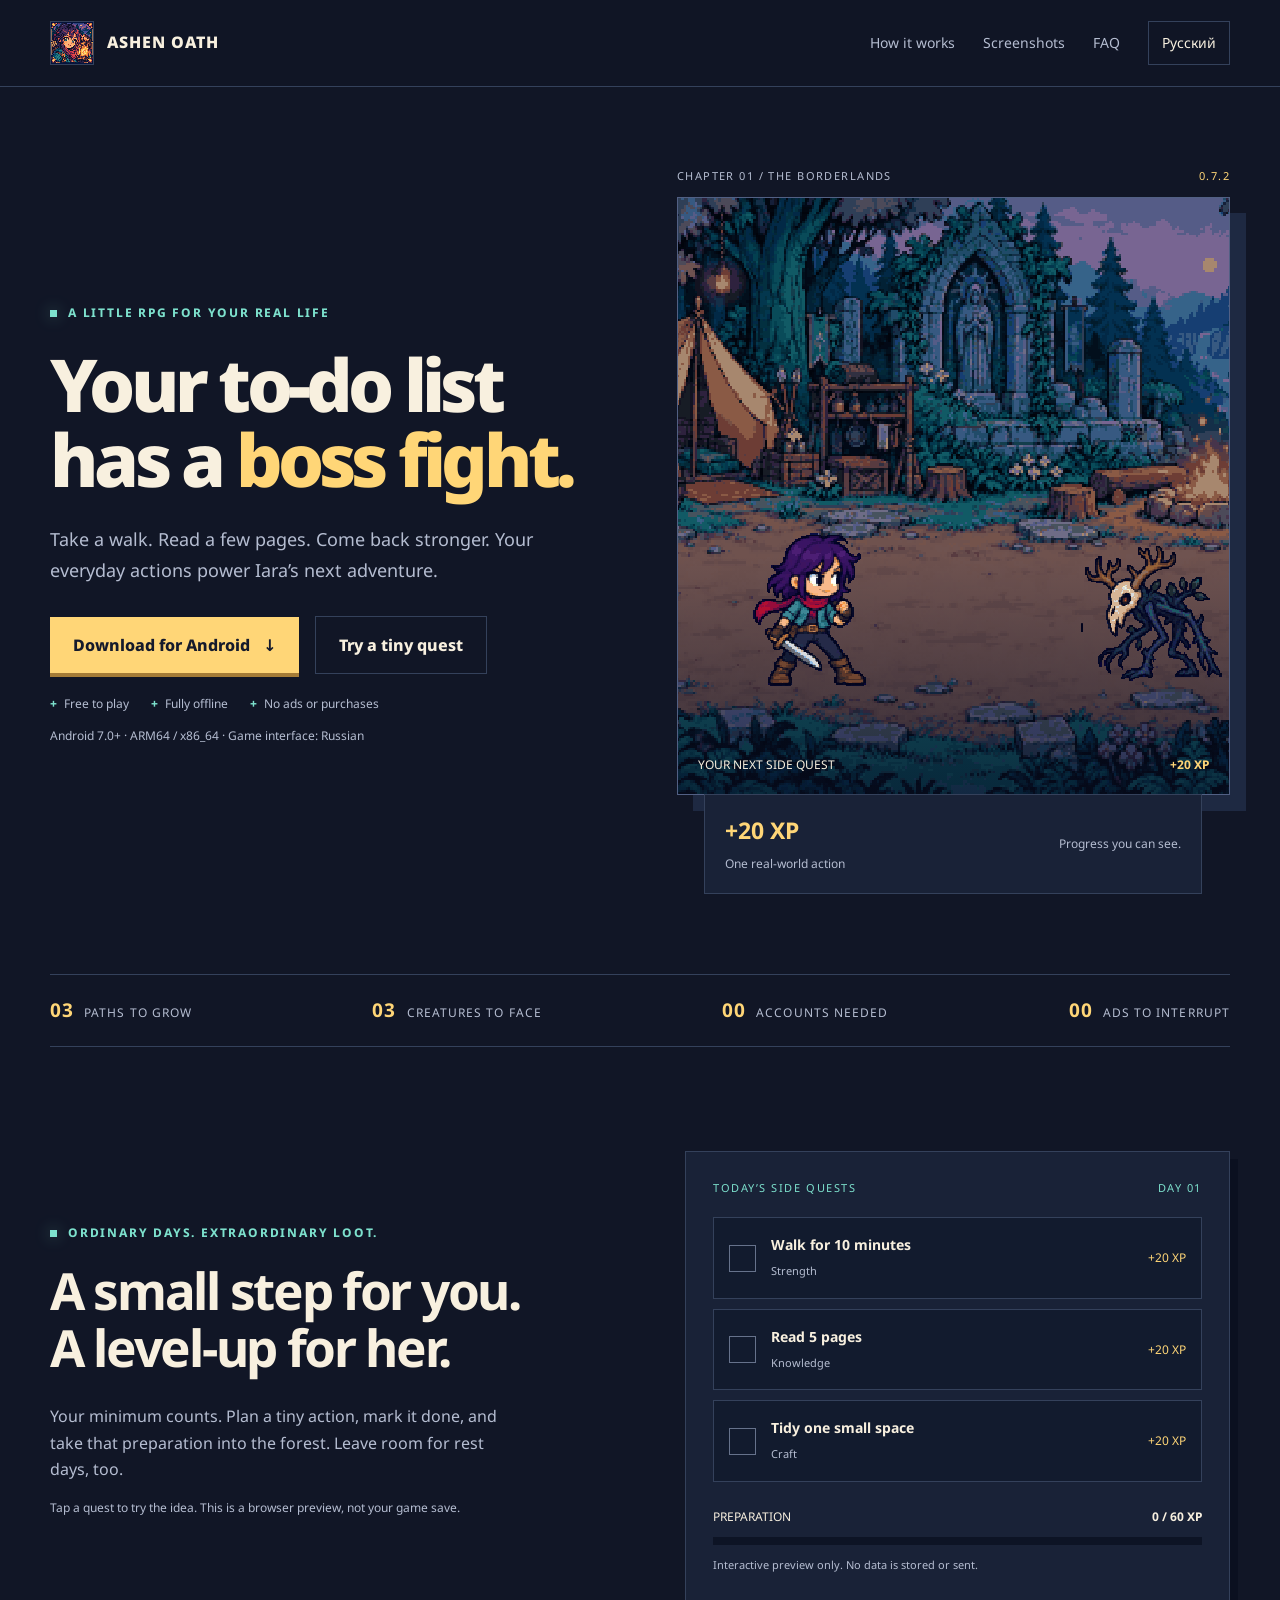
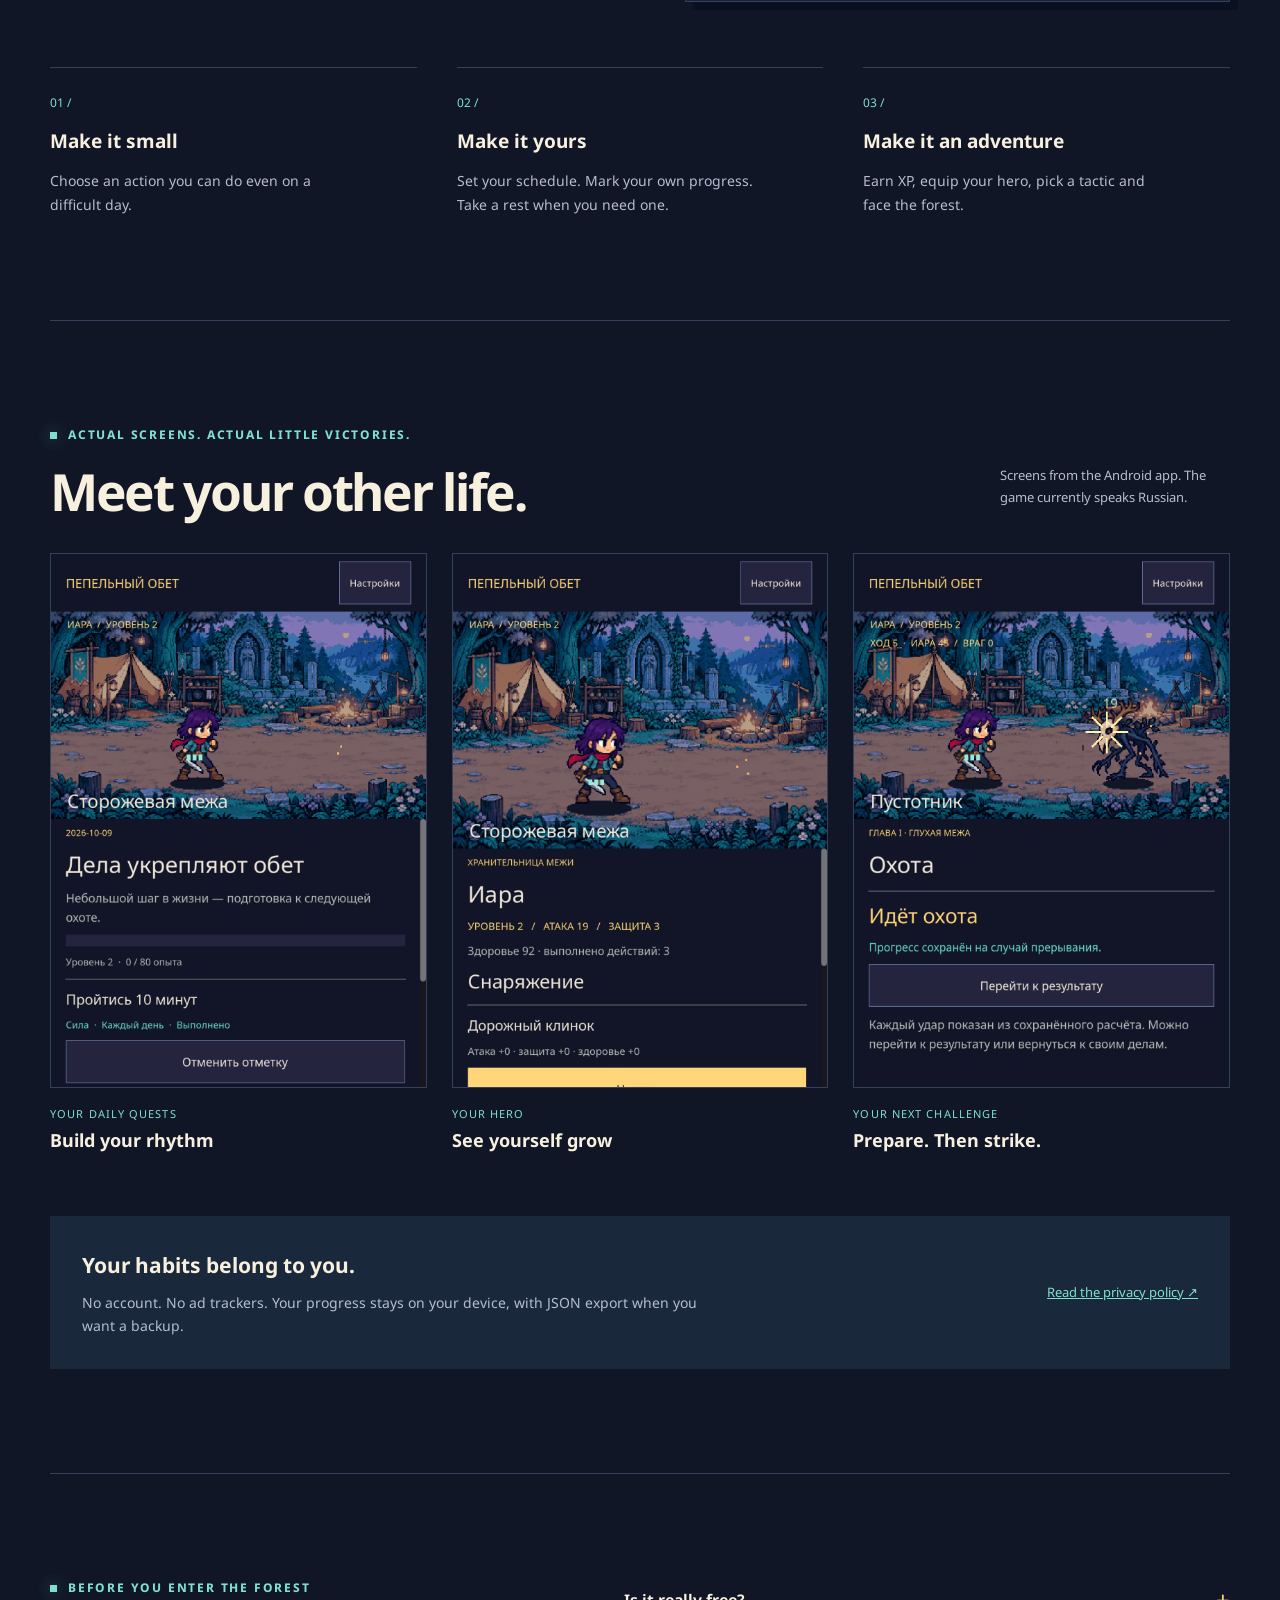
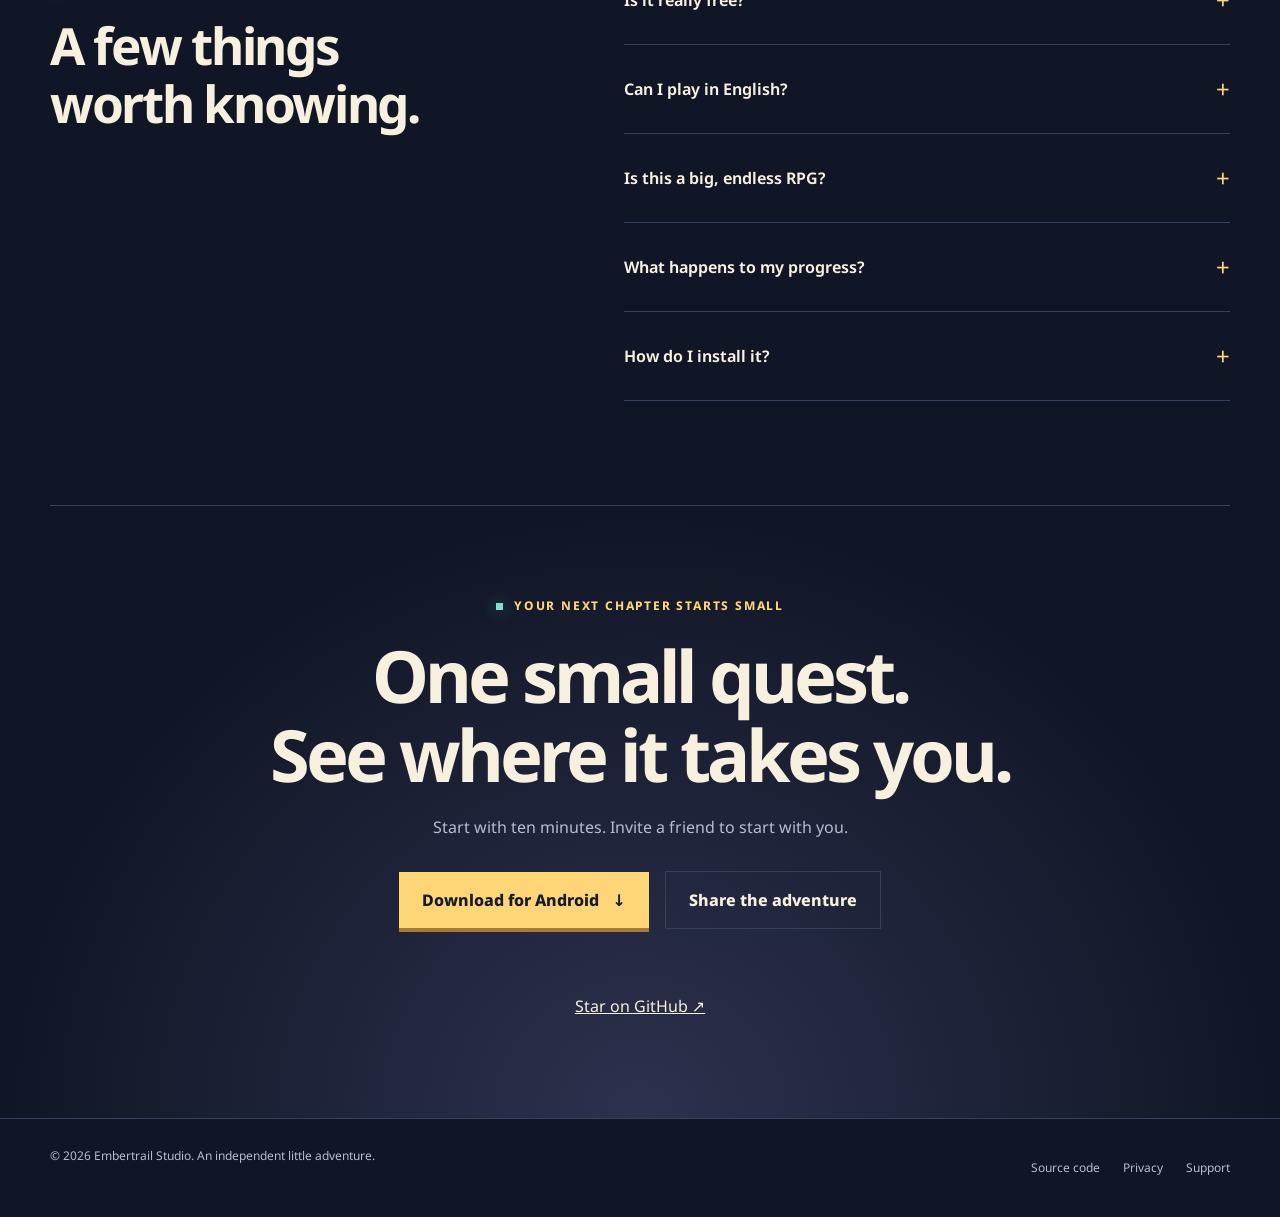
==== docs/index.html @ c3248c34 "Create bilingual game landing and refresh GitHub presentation" ====
<!doctype html>
<html lang="en">
<head>
<meta charset="utf-8"><meta name="viewport" content="width=device-width,initial-scale=1"><meta name="theme-color" content="#111626">
<title>Ashen Oath — Your to-do list has a boss fight.</title>
<meta name="description" content="Turn real-world habits into pixel-world victories. A free offline habit RPG for Android. No ads or purchases. Game interface in Russian.">
<link rel="canonical" href="https://edrystarz.github.io/ashen-oath/">
<link rel="alternate" hreflang="en" href="https://edrystarz.github.io/ashen-oath/"><link rel="alternate" hreflang="ru" href="https://edrystarz.github.io/ashen-oath/ru/">
<meta property="og:type" content="website"><meta property="og:title" content="Ashen Oath — Your to-do list has a boss fight."><meta property="og:description" content="Small real-world steps. Pixel-world victories. A free offline Android RPG."><meta property="og:url" content="https://edrystarz.github.io/ashen-oath/"><meta property="og:image" content="https://edrystarz.github.io/ashen-oath/site-assets/social-card.png"><meta name="twitter:card" content="summary_large_image">
<link rel="icon" href="site-assets/icon.png"><link rel="stylesheet" href="site.css"><script src="site.js" defer></script>
</head>
<body id="top" data-copied="Link copied. Send it to your party." data-share-fallback="Copy this address to share:">
<a class="skip" href="#main">Skip to content</a>
<header><nav class="wrap" aria-label="Main navigation"><a class="brand" href="#top"><img src="site-assets/icon.png" width="44" height="44" alt=""><span>ASHEN OATH</span></a><div class="nav-links"><a href="#quest">How it works</a><a href="#screens">Screenshots</a><a href="#faq">FAQ</a><a class="lang" href="ru/" lang="ru">Русский</a></div></nav></header>
<main id="main"><div class="wrap">
<section class="hero"><div><div class="eyebrow">A LITTLE RPG FOR YOUR REAL LIFE</div><h1>Your to-do list<br>has a <span>boss fight.</span></h1><p class="intro">Take a walk. Read a few pages. Come back stronger. Your everyday actions power Iara’s next adventure.</p><div class="actions"><a class="button download" href="https://github.com/EdryStarz/ashen-oath/releases/download/v0.7.2/ashen-oath-0.7.2-release.apk">Download for Android <span aria-hidden="true">↓</span></a><a class="button secondary" href="#quest">Try a tiny quest</a></div><div class="facts"><span>Free to play</span><span>Fully offline</span><span>No ads or purchases</span></div><p class="small">Android 7.0+ · ARM64 / x86_64 · Game interface: Russian</p></div><div class="world" role="img" aria-label="Iara faces a forest creature in the pixel camp"><div class="world-label"><span>CHAPTER 01 / THE BORDERLANDS</span><span>0.7.2</span></div><div class="stage"><div class="sprite iara"></div><div class="sprite husk"></div><div class="stage-tag"><span>YOUR NEXT SIDE QUEST</span><b>+20 XP</b></div></div><div class="world-note"><div><strong>+20 XP</strong><br><span>One real-world action</span></div><span>Progress you can see.</span></div></div></section>
<div class="ribbon"><span><b>03</b>Paths to grow</span><span><b>03</b>Creatures to face</span><span><b>00</b>Accounts needed</span><span><b>00</b>Ads to interrupt</span></div>
<section class="section" id="quest"><div class="quest-layout"><div class="quest-copy"><div class="eyebrow">ORDINARY DAYS. EXTRAORDINARY LOOT.</div><h2>A small step for you.<br>A level-up for her.</h2><p>Your minimum counts. Plan a tiny action, mark it done, and take that preparation into the forest. Leave room for rest days, too.</p><p class="small">Tap a quest to try the idea. This is a browser preview, not your game save.</p></div><div class="quest-box"><div class="quest-top"><span>TODAY’S SIDE QUESTS</span><span>DAY 01</span></div>
<button type="button" class="quest" aria-pressed="false"><span class="quest-mark" aria-hidden="true">✓</span><span><strong>Walk for 10 minutes</strong><em>Strength</em></span><span class="xp">+20 XP</span></button>
<button type="button" class="quest" aria-pressed="false"><span class="quest-mark" aria-hidden="true">✓</span><span><strong>Read 5 pages</strong><em>Knowledge</em></span><span class="xp">+20 XP</span></button>
<button type="button" class="quest" aria-pressed="false"><span class="quest-mark" aria-hidden="true">✓</span><span><strong>Tidy one small space</strong><em>Craft</em></span><span class="xp">+20 XP</span></button>
<div class="progress-top"><span>PREPARATION</span><strong id="xp-value" aria-live="polite">0 / 60 XP</strong></div><div class="xp-bar" role="progressbar" aria-label="Preparation" aria-valuemin="0" aria-valuemax="60" aria-valuenow="0"><div class="xp-fill"></div></div><p class="demo-note">Interactive preview only. No data is stored or sent.</p></div></div>
<div class="steps"><div><span class="step-number">01 /</span><h3>Make it small</h3><p>Choose an action you can do even on a difficult day.</p></div><div><span class="step-number">02 /</span><h3>Make it yours</h3><p>Set your schedule. Mark your own progress. Take a rest when you need one.</p></div><div><span class="step-number">03 /</span><h3>Make it an adventure</h3><p>Earn XP, equip your hero, pick a tactic and face the forest.</p></div></div></section>
<section class="section" id="screens"><div class="gallery-head"><div><div class="eyebrow">ACTUAL SCREENS. ACTUAL LITTLE VICTORIES.</div><h2>Meet your other life.</h2></div><p>Screens from the Android app. The game currently speaks Russian.</p></div><div class="screens">
<button class="screen" data-image="site-assets/screen-habits.png" aria-label="Daily quests"><figure><img src="site-assets/screen-habits.png" width="1080" height="1920" loading="lazy" alt="Habit planner in the Android game"></figure><small>YOUR DAILY QUESTS</small><b>Build your rhythm</b></button>
<button class="screen" data-image="site-assets/screen-hero.png" aria-label="Your hero"><figure><img src="site-assets/screen-hero.png" width="1080" height="1920" loading="lazy" alt="Iara and her equipment in the Android game"></figure><small>YOUR HERO</small><b>See yourself grow</b></button>
<button class="screen" data-image="site-assets/screen-battle.png" aria-label="Battle"><figure><img src="site-assets/screen-battle.png" width="1080" height="1920" loading="lazy" alt="A forest battle in the Android game"></figure><small>YOUR NEXT CHALLENGE</small><b>Prepare. Then strike.</b></button></div>
<div class="privacy-strip"><div><h3>Your habits belong to you.</h3><p>No account. No ad trackers. Your progress stays on your device, with JSON export when you want a backup.</p></div><a href="rustore/privacy-policy.html">Read the privacy policy ↗</a></div></section>
<section class="section faq-grid" id="faq"><div><div class="eyebrow">BEFORE YOU ENTER THE FOREST</div><h2>A few things<br>worth knowing.</h2></div><div>
<details><summary>Is it really free?</summary><p>Yes. This build has no ads, subscriptions or in-app purchases.</p></details>
<details><summary>Can I play in English?</summary><p>This website is bilingual. The current Android game interface is Russian. An English game translation is not included in version 0.7.2.</p></details>
<details><summary>Is this a big, endless RPG?</summary><p>It is a small first chapter: three creatures, progression, equipment and a habit planner. No multiplayer, cloud sync or reminders yet.</p></details>
<details><summary>What happens to my progress?</summary><p>It is saved locally. Export your JSON from the Journal before uninstalling or changing from an old debug build to a release build. Deleting the app without a backup removes local progress.</p></details>
<details><summary>How do I install it?</summary><p>Download the APK from our GitHub release, open it on a compatible Android device and allow installation from that source when Android asks. You need Android 7.0+ and a 64-bit ARM or x86 device.</p></details>
</div></section></div>
<section class="closing"><div class="wrap"><div class="eyebrow">YOUR NEXT CHAPTER STARTS SMALL</div><h2>One small quest.<br>See where it takes you.</h2><p>Start with ten minutes. Invite a friend to start with you.</p><div class="actions"><a class="button download" href="https://github.com/EdryStarz/ashen-oath/releases/download/v0.7.2/ashen-oath-0.7.2-release.apk">Download for Android <span aria-hidden="true">↓</span></a><button class="button secondary share" type="button">Share the adventure</button></div><p class="share-status" role="status" aria-live="polite"></p><a href="https://github.com/EdryStarz/ashen-oath">Star on GitHub ↗</a></div></section>
</main><footer><div class="wrap footer-row"><span>© 2026 Embertrail Studio. An independent little adventure.</span><div class="footer-links"><a href="https://github.com/EdryStarz/ashen-oath">Source code</a><a href="rustore/privacy-policy.html">Privacy</a><a href="mailto:edrystars@gmail.com">Support</a></div></div></footer>
<dialog id="screenshot-dialog"><img alt=""><button type="button" data-close>Close screenshot</button></dialog>
</body></html>
---- docs/site.css ----
@font-face{font-family:Oath;src:url('site-assets/NotoSans.ttf') format('truetype');font-display:swap;font-weight:100 900}
:root{--bg:#111626;--panel:#192237;--ink:#f8f0df;--muted:#b5bdd1;--gold:#ffd677;--mint:#7de1cd;--line:#34415b;--pink:#ed719d;color-scheme:dark}
*{box-sizing:border-box}html{scroll-behavior:smooth;scroll-padding-top:95px}body{margin:0;background:var(--bg);color:var(--ink);font:16px/1.65 Oath,system-ui,sans-serif}button,a{-webkit-tap-highlight-color:transparent}a{color:inherit}button{font:inherit}button,a{touch-action:manipulation}button{cursor:pointer}a:focus-visible,button:focus-visible{outline:3px solid var(--mint);outline-offset:6px}button:disabled{cursor:default}img{max-width:100%;height:auto}.wrap{width:min(1180px,calc(100% - 64px));margin:auto}.skip{position:fixed;top:-80px;left:20px;z-index:20;background:var(--gold);color:var(--bg);padding:12px}.skip:focus{top:10px}
header{border-bottom:1px solid var(--line);background:#111626ed;position:sticky;top:0;z-index:10;backdrop-filter:blur(14px)}nav{min-height:86px;display:flex;align-items:center;justify-content:space-between;gap:24px}.brand{display:flex;align-items:center;gap:13px;text-decoration:none;font-weight:850;letter-spacing:.06em;line-height:1.2}.brand img{width:44px;height:44px;image-rendering:pixelated;border:1px solid var(--line)}.nav-links{display:flex;align-items:center;gap:28px}.nav-links>a{font-size:14px;text-decoration:none;color:var(--muted)}.nav-links>a:hover{color:var(--gold)}.lang{padding:8px 13px;border:1px solid var(--line);color:var(--ink)!important;min-height:44px;display:grid;place-items:center}.eyebrow{font-size:12px;font-weight:750;letter-spacing:.15em;color:var(--mint);text-transform:uppercase}.eyebrow:before{content:'';display:inline-block;width:7px;height:7px;background:var(--mint);margin-right:11px;box-shadow:0 0 16px #7de1cd70}
.hero{display:grid;grid-template-columns:1.05fr 1fr;gap:46px;align-items:center;padding:80px 0 58px}.hero h1{font-size:clamp(3.2rem,5.7vw,5.5rem);line-height:1.03;letter-spacing:-.065em;margin:23px 0 28px;font-weight:850;text-wrap:balance}.hero h1 span{color:var(--gold)}html:lang(ru) .hero h1{font-size:clamp(2.8rem,5.05vw,5rem)}.intro{font-size:18px;color:var(--muted);max-width:490px;line-height:1.7}.actions{display:flex;flex-wrap:wrap;align-items:center;gap:16px;margin:30px 0 18px}.button{min-height:56px;padding:15px 23px;display:inline-flex;align-items:center;justify-content:center;gap:13px;background:var(--gold);color:#151a2c;text-decoration:none;border:0;font-weight:800;box-shadow:0 4px 0 #a57c37;transition:transform .18s,background .18s}.button:hover{transform:translateY(-2px);background:#ffe4a4}.button svg{width:18px;height:18px;flex-shrink:0}.button.secondary{background:transparent;color:var(--ink);box-shadow:none;border:1px solid var(--line)}.small{font-size:12px;color:var(--muted)}.facts{display:flex;gap:22px;flex-wrap:wrap;font-size:12px;color:var(--muted);margin:20px 0 8px}.facts span:before{content:'+';color:var(--mint);font-weight:800;margin-right:7px}
.world{position:relative;min-width:0}.world-label{display:flex;justify-content:space-between;gap:12px;font-size:11px;letter-spacing:.13em;color:var(--muted);margin-bottom:12px}.world-label span:last-child{color:var(--gold)}.stage{aspect-ratio:1/1.08;position:relative;overflow:hidden;border:1px solid #526084;background:url('site-assets/camp.png') center/cover;image-rendering:pixelated;box-shadow:16px 16px 0 #1e2942}.stage:after{content:'';position:absolute;inset:0;pointer-events:none;background:linear-gradient(transparent 60%,#080e2490)}.sprite{position:absolute;width:144px;height:128px;background:url('site-assets/actors.png');background-size:576px 256px;image-rendering:pixelated;z-index:1;transform-origin:bottom center}.iara{left:11%;bottom:17%;transform:scale(1.5);animation:breathe 2.4s steps(2,end) infinite}.husk{right:0;bottom:18%;background-position:0 -128px;transform:scale(-1.35,1.35)}.stage-tag{position:absolute;bottom:19px;left:20px;right:20px;display:flex;justify-content:space-between;gap:10px;font-size:12px;z-index:2}.stage-tag b{color:var(--gold)}.world-note{position:relative;display:flex;align-items:center;justify-content:space-between;gap:15px;background:var(--panel);border:1px solid var(--line);padding:17px 20px;width:90%;margin:-1px auto 0;z-index:3}.world-note strong{color:var(--gold);font-size:23px}.world-note span{font-size:12px;color:var(--muted)}@keyframes breathe{50%{transform:translateY(-3px) scale(1.5)}}
.ribbon{border-top:1px solid var(--line);border-bottom:1px solid var(--line);margin:22px 0 0;display:flex;justify-content:space-between;gap:18px;padding:20px 0;color:var(--muted);font-size:12px;letter-spacing:.09em;text-transform:uppercase}.ribbon b{color:var(--gold);font-size:19px;margin-right:10px}.section{padding:104px 0;border-bottom:1px solid var(--line)}.section h2{font-size:clamp(2rem,4vw,3.5rem);line-height:1.13;letter-spacing:-.045em;margin:19px 0 26px;text-wrap:balance}.section p{color:var(--muted)}.quest-layout{display:grid;grid-template-columns:1fr 1fr;gap:90px;align-items:center}.quest-copy p{max-width:470px}.quest-box{background:var(--panel);border:1px solid var(--line);padding:27px;box-shadow:8px 8px 0 #0b1020}.quest-top{display:flex;align-items:center;justify-content:space-between;margin-bottom:20px;font-size:11px;letter-spacing:.14em;color:var(--mint)}.quest{display:flex;align-items:center;gap:15px;width:100%;min-height:75px;background:#121b2e;border:1px solid var(--line);color:var(--ink);padding:15px;text-align:left;margin:10px 0;transition:border-color .18s}.quest:hover{border-color:var(--gold)}.quest-mark{width:27px;height:27px;border:1px solid #66728b;display:grid;place-items:center;flex-shrink:0;color:transparent}.quest[aria-pressed=true] .quest-mark{background:var(--mint);color:#111626;border-color:var(--mint)}.quest[aria-pressed=true]{border-color:#7de1cd70}.quest strong{font-size:14px;display:block}.quest em{font-style:normal;font-size:11px;color:var(--muted)}.xp{margin-left:auto;color:var(--gold);font-size:12px;white-space:nowrap}.progress-top{display:flex;justify-content:space-between;gap:10px;font-size:12px;margin:25px 0 10px}.xp-bar{height:8px;background:#0d1425}.xp-fill{height:100%;width:0;background:var(--mint);transition:width .25s}.demo-note{font-size:11px!important;margin-bottom:0}.steps{display:grid;grid-template-columns:repeat(3,1fr);gap:40px;margin-top:65px}.steps div{border-top:1px solid var(--line);padding-top:20px}.step-number{font-size:12px;color:var(--mint)}.steps h3{font-size:19px;margin:12px 0}.steps p{font-size:14px;margin:0;max-width:300px}.gallery-head{display:flex;justify-content:space-between;align-items:end;gap:32px;margin-bottom:32px}.gallery-head h2{margin-bottom:0}.gallery-head p{font-size:13px;max-width:230px}.screens{display:grid;grid-template-columns:repeat(3,1fr);gap:25px}.screen{padding:0;text-align:left;border:0;background:none;color:var(--ink);min-width:0}.screen figure{margin:0;overflow:hidden;max-height:535px;background:var(--panel);border:1px solid var(--line);transition:transform .2s,border-color .2s}.screen:hover figure{transform:translateY(-5px);border-color:var(--gold)}.screen img{display:block;width:100%;height:auto}.screen small{display:block;color:var(--mint);font-size:11px;margin-top:17px;letter-spacing:.1em}.screen b{display:block;font-size:18px;margin-top:3px}.privacy-strip{display:flex;justify-content:space-between;align-items:center;gap:45px;margin-top:60px;background:#19283a;padding:32px}.privacy-strip h3{margin:0 0 8px;font-size:21px}.privacy-strip p{margin:0;font-size:14px;max-width:630px}.privacy-strip a{color:var(--mint);font-size:13px;white-space:nowrap}.faq-grid{display:grid;grid-template-columns:1fr 1.25fr;gap:90px}details{border-bottom:1px solid var(--line);padding:22px 0}details:first-child{padding-top:0}summary{cursor:pointer;font-weight:650;font-size:16px;list-style:none;display:flex;justify-content:space-between;gap:20px;min-height:44px;align-items:center}summary::-webkit-details-marker{display:none}summary:after{content:'+';color:var(--gold);font-size:24px;font-weight:400}details[open] summary:after{content:'−'}details p{font-size:14px;margin:12px 0 0}.closing{padding:90px 0;text-align:center;background:radial-gradient(ellipse at bottom,#2d314e,transparent 70%)}.closing h2{font-size:clamp(2.5rem,6vw,4.5rem);letter-spacing:-.055em;line-height:1.1;margin:20px 0}.closing p{color:var(--muted)}.closing .actions{justify-content:center}.closing .eyebrow{color:var(--gold)}footer{border-top:1px solid var(--line);padding:27px 0;font-size:12px;color:var(--muted)}.footer-row{display:flex;justify-content:space-between;gap:24px;flex-wrap:wrap}.footer-links{display:flex;gap:23px;flex-wrap:wrap}.footer-links a{text-decoration:none}.footer-links a:hover{color:var(--gold)}.share-status{min-height:25px;font-size:12px;color:var(--mint)!important}dialog{width:min(540px,95vw);max-height:94dvh;padding:16px;border:1px solid var(--line);background:var(--bg);color:var(--ink)}dialog::backdrop{background:#050918e8}dialog img{display:block;width:100%;max-height:80dvh;object-fit:contain}dialog button{background:var(--panel);color:var(--ink);border:1px solid var(--line);padding:10px 18px;min-height:44px;display:block;margin:12px 0 0 auto}
@media(min-width:1550px){.hero{padding-top:100px;padding-bottom:90px}}@media(max-width:960px){.hero{gap:30px}.hero h1{font-size:3.6rem}.stage{aspect-ratio:.9/1}.iara{left:0;transform:scale(1.15);animation:none}.husk{right:-45px;transform:scale(-1.1,1.1)}.quest-layout,.faq-grid{gap:40px}.intro{font-size:16px}.nav-links{gap:18px}.steps{gap:24px}}@media(max-width:700px){.wrap{width:calc(100% - 40px)}nav{min-height:72px;gap:12px}.brand{font-size:12px}.brand img{width:36px;height:36px}.nav-links>a:not(.lang){display:none}.nav-links{gap:0}.hero{grid-template-columns:1fr;gap:42px;padding:45px 0}.hero h1,html:lang(ru) .hero h1{font-size:clamp(3rem,11vw,4.4rem);margin-top:20px;max-width:570px}.intro{font-size:16px;max-width:490px}.actions .button{font-size:14px}.facts{gap:17px}.stage{aspect-ratio:1.2/1;max-height:470px}.world{margin-right:8px}.world-note{padding:14px 15px}.iara{left:10%;transform:scale(1.35)}.husk{right:0;transform:scale(-1.25,1.25)}.ribbon{flex-wrap:wrap;gap:15px;padding:20px 0}.ribbon span{width:calc(50% - 12px);font-size:10px}.ribbon b{font-size:17px}.section{padding:65px 0}.quest-layout,.faq-grid{grid-template-columns:1fr;gap:30px}.quest-box{padding:20px}.steps{grid-template-columns:1fr;gap:22px;margin-top:35px}.steps p{max-width:none}.gallery-head{display:block}.gallery-head p{max-width:none;margin-top:20px}.screens{gap:12px;grid-template-columns:repeat(3,minmax(0,1fr))}.screen figure{max-height:280px}.screen b{font-size:13px}.screen small{font-size:9px;letter-spacing:.03em}.privacy-strip{display:block;padding:24px;margin-top:35px}.privacy-strip a{display:inline-block;margin-top:18px}.closing{padding:65px 0}.footer-row{gap:20px}.closing .button{min-width:190px}.eyebrow{font-size:10px}.section h2{font-size:2.4rem}.world-label{font-size:10px}}
@media(prefers-reduced-motion:reduce){html{scroll-behavior:auto}*,*:before,*:after{animation:none!important;transition:none!important}}

.nav-links>a{min-height:44px;display:inline-flex;align-items:center}.footer-links a{min-height:44px;display:inline-flex;align-items:center}.closing>.wrap>a{display:inline-flex;align-items:center;min-height:44px}@media(max-width:380px){.brand{font-size:10px;gap:8px}.brand img{width:32px;height:32px}.lang{font-size:12px;padding:8px 10px}}
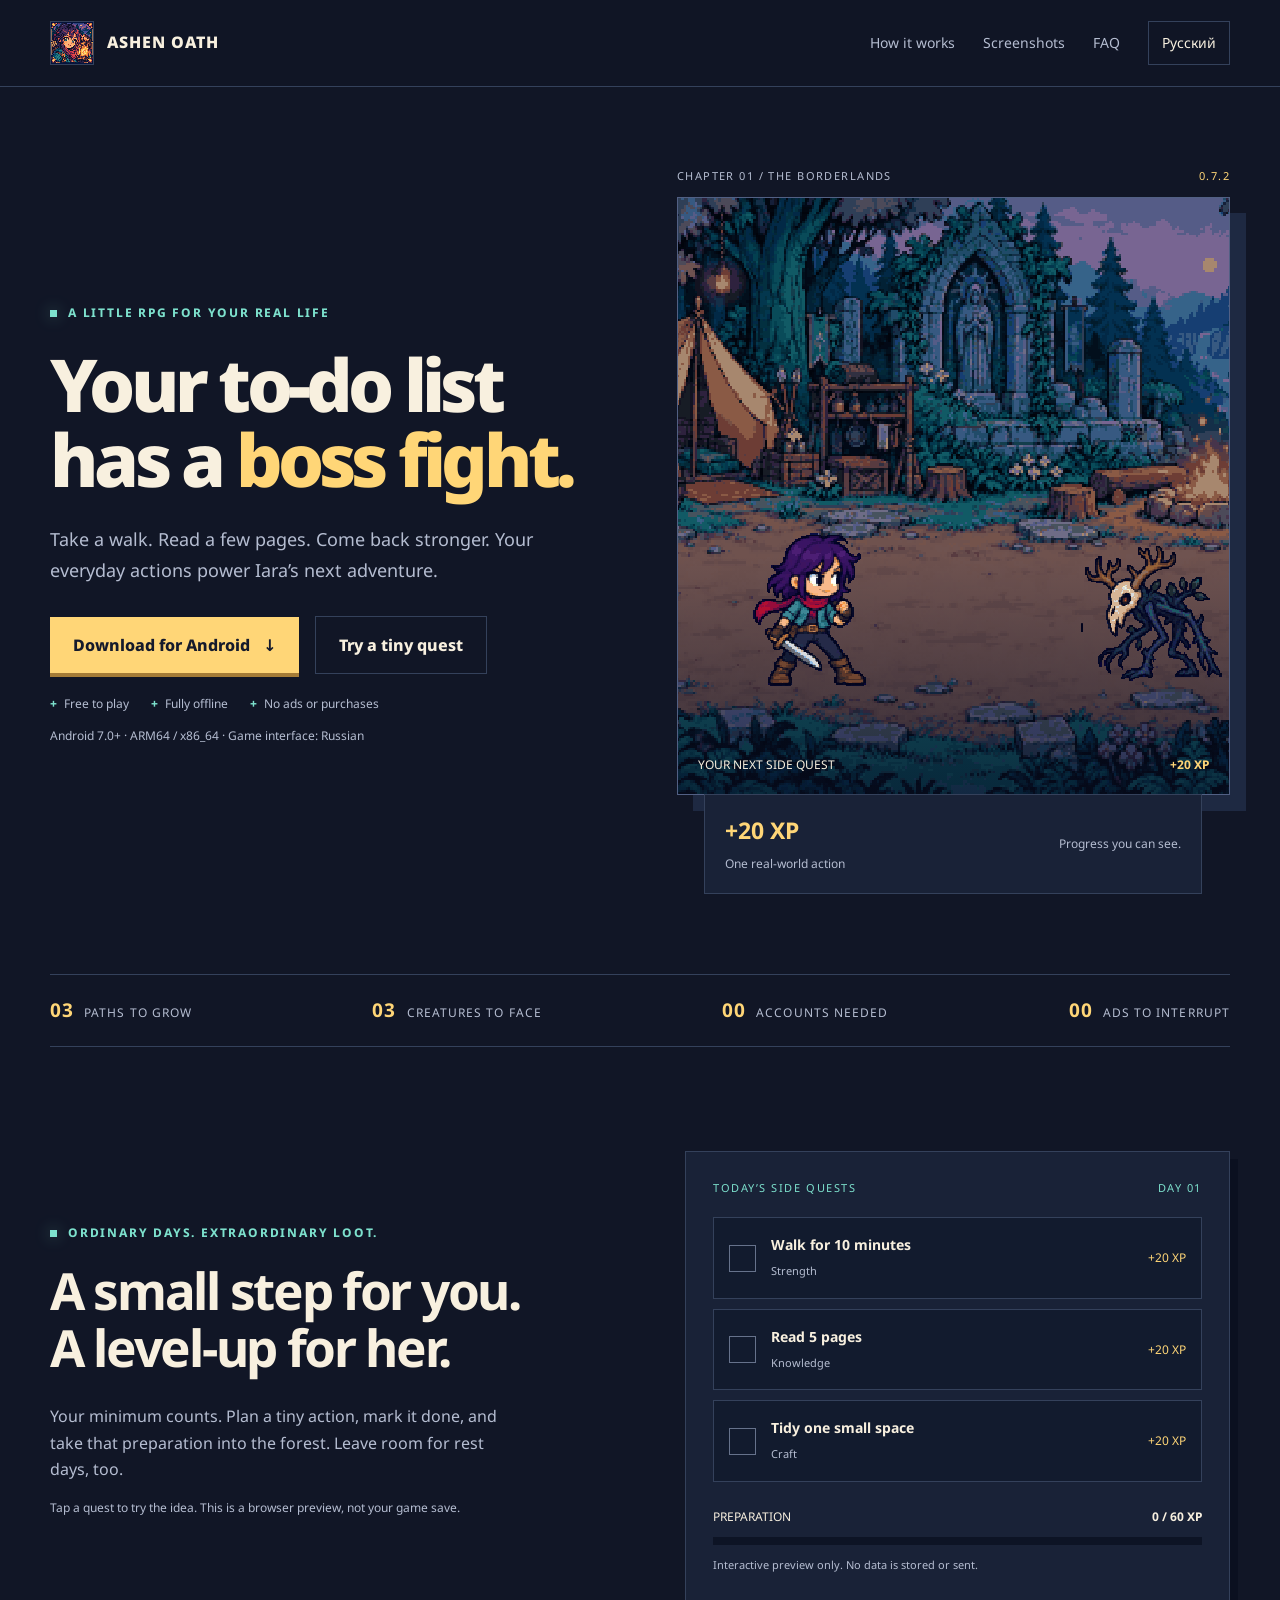
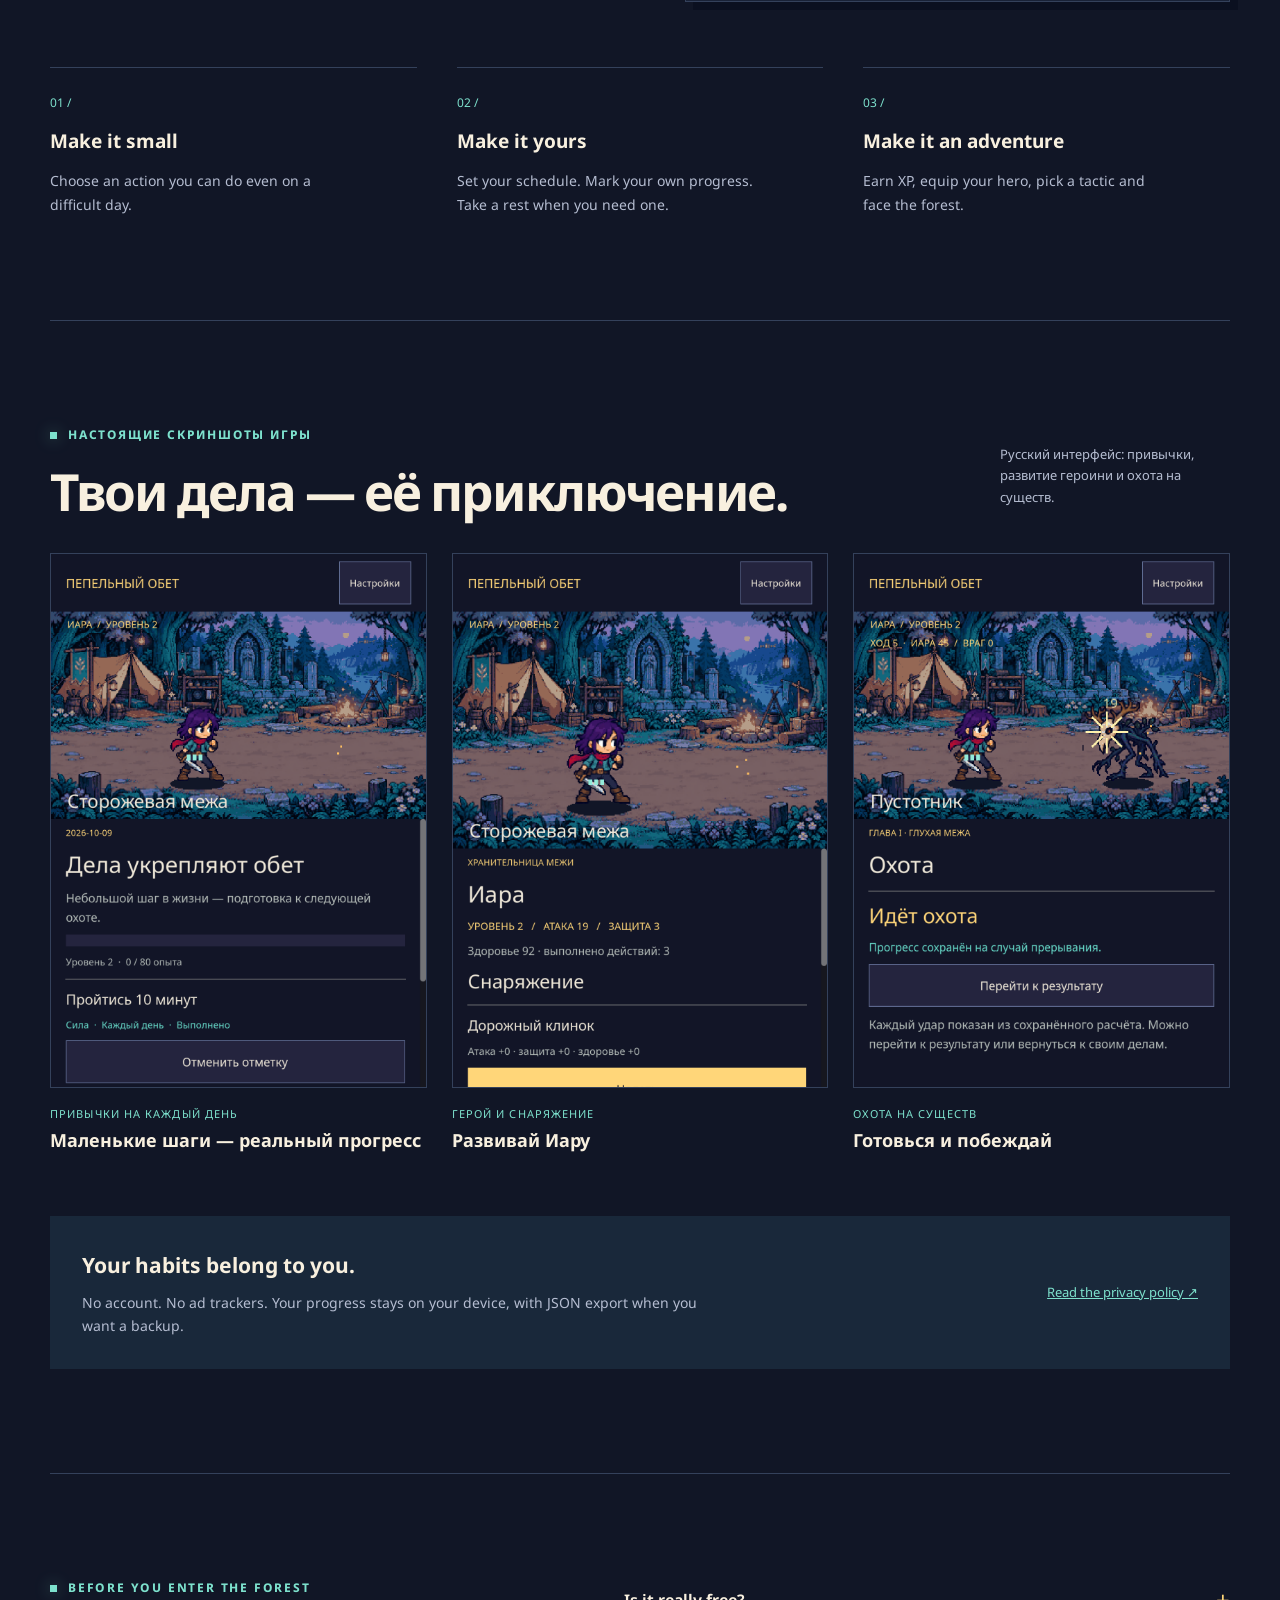
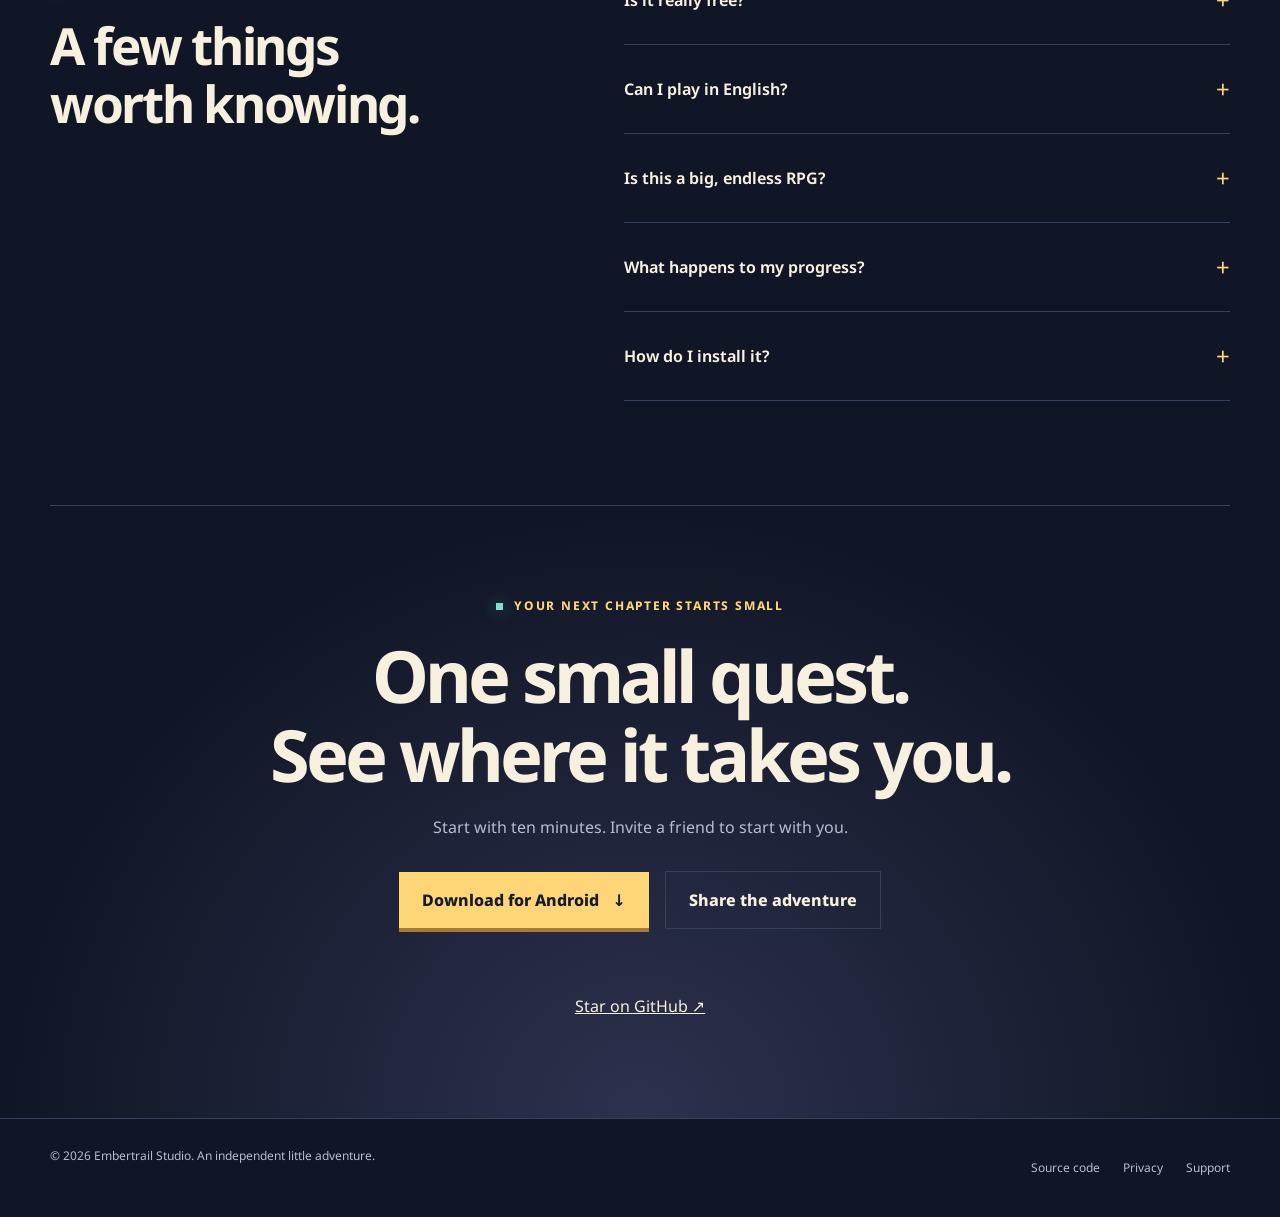
==== commit 8bbb8b7c: "Use Russian captions for game screenshots on both landing pages" ====
--- a/docs/index.html
+++ b/docs/index.html
@@ -21,10 +21,10 @@
 <button type="button" class="quest" aria-pressed="false"><span class="quest-mark" aria-hidden="true">✓</span><span><strong>Tidy one small space</strong><em>Craft</em></span><span class="xp">+20 XP</span></button>
 <div class="progress-top"><span>PREPARATION</span><strong id="xp-value" aria-live="polite">0 / 60 XP</strong></div><div class="xp-bar" role="progressbar" aria-label="Preparation" aria-valuemin="0" aria-valuemax="60" aria-valuenow="0"><div class="xp-fill"></div></div><p class="demo-note">Interactive preview only. No data is stored or sent.</p></div></div>
 <div class="steps"><div><span class="step-number">01 /</span><h3>Make it small</h3><p>Choose an action you can do even on a difficult day.</p></div><div><span class="step-number">02 /</span><h3>Make it yours</h3><p>Set your schedule. Mark your own progress. Take a rest when you need one.</p></div><div><span class="step-number">03 /</span><h3>Make it an adventure</h3><p>Earn XP, equip your hero, pick a tactic and face the forest.</p></div></div></section>
-<section class="section" id="screens"><div class="gallery-head"><div><div class="eyebrow">ACTUAL SCREENS. ACTUAL LITTLE VICTORIES.</div><h2>Meet your other life.</h2></div><p>Screens from the Android app. The game currently speaks Russian.</p></div><div class="screens">
-<button class="screen" data-image="site-assets/screen-habits.png" aria-label="Daily quests"><figure><img src="site-assets/screen-habits.png" width="1080" height="1920" loading="lazy" alt="Habit planner in the Android game"></figure><small>YOUR DAILY QUESTS</small><b>Build your rhythm</b></button>
-<button class="screen" data-image="site-assets/screen-hero.png" aria-label="Your hero"><figure><img src="site-assets/screen-hero.png" width="1080" height="1920" loading="lazy" alt="Iara and her equipment in the Android game"></figure><small>YOUR HERO</small><b>See yourself grow</b></button>
-<button class="screen" data-image="site-assets/screen-battle.png" aria-label="Battle"><figure><img src="site-assets/screen-battle.png" width="1080" height="1920" loading="lazy" alt="A forest battle in the Android game"></figure><small>YOUR NEXT CHALLENGE</small><b>Prepare. Then strike.</b></button></div>
+<section class="section" id="screens"><div class="gallery-head" lang="ru"><div><div class="eyebrow">НАСТОЯЩИЕ СКРИНШОТЫ ИГРЫ</div><h2>Твои дела — её приключение.</h2></div><p>Русский интерфейс: привычки, развитие героини и охота на существ.</p></div><div class="screens" lang="ru">
+<button class="screen" data-image="site-assets/screen-habits.png" aria-label="Привычки на каждый день"><figure><img src="site-assets/screen-habits.png" width="1080" height="1920" loading="lazy" alt="Планировщик привычек с русским интерфейсом"></figure><small>ПРИВЫЧКИ НА КАЖДЫЙ ДЕНЬ</small><b>Маленькие шаги — реальный прогресс</b></button>
+<button class="screen" data-image="site-assets/screen-hero.png" aria-label="Иара и её снаряжение"><figure><img src="site-assets/screen-hero.png" width="1080" height="1920" loading="lazy" alt="Иара, уровень героя и снаряжение на русском"></figure><small>ГЕРОЙ И СНАРЯЖЕНИЕ</small><b>Развивай Иару</b></button>
+<button class="screen" data-image="site-assets/screen-battle.png" aria-label="Охота на существ"><figure><img src="site-assets/screen-battle.png" width="1080" height="1920" loading="lazy" alt="Охота на Пустотника с русским интерфейсом"></figure><small>ОХОТА НА СУЩЕСТВ</small><b>Готовься и побеждай</b></button></div>
 <div class="privacy-strip"><div><h3>Your habits belong to you.</h3><p>No account. No ad trackers. Your progress stays on your device, with JSON export when you want a backup.</p></div><a href="rustore/privacy-policy.html">Read the privacy policy ↗</a></div></section>
 <section class="section faq-grid" id="faq"><div><div class="eyebrow">BEFORE YOU ENTER THE FOREST</div><h2>A few things<br>worth knowing.</h2></div><div>
 <details><summary>Is it really free?</summary><p>Yes. This build has no ads, subscriptions or in-app purchases.</p></details>
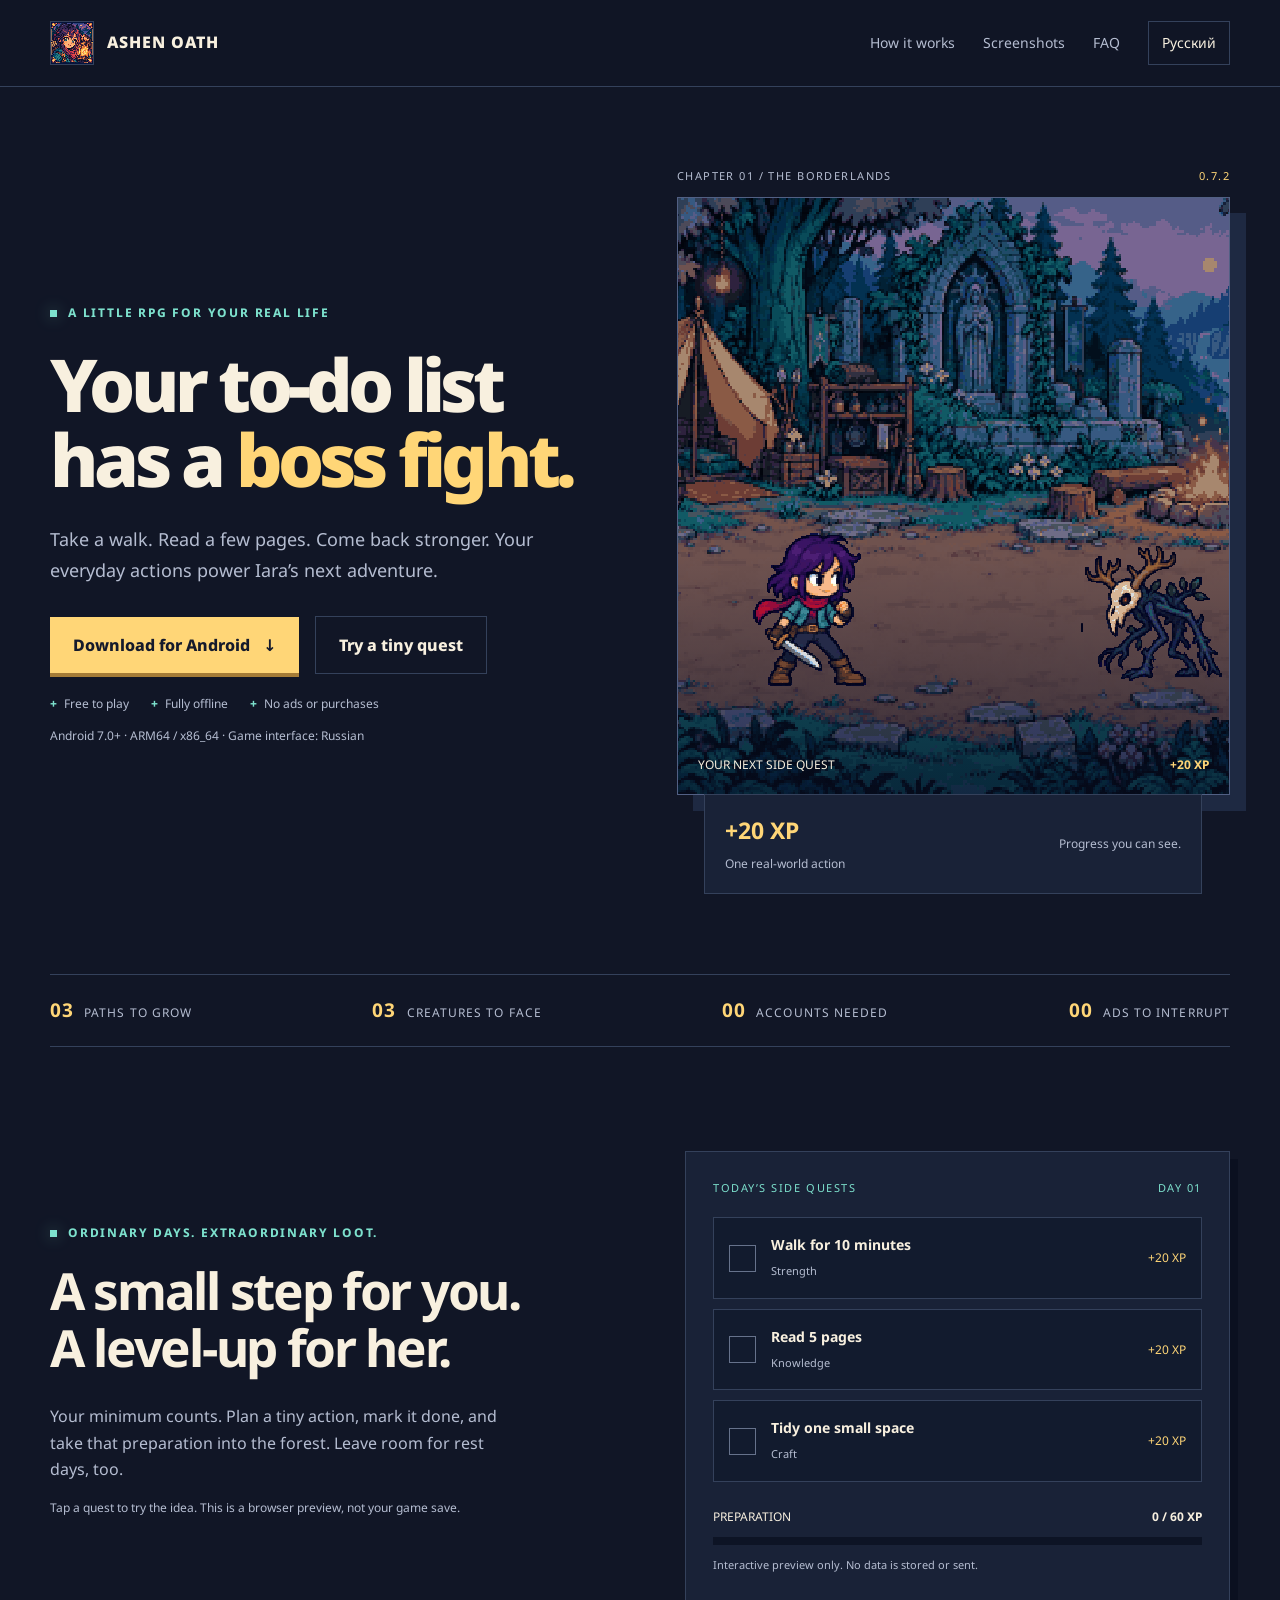
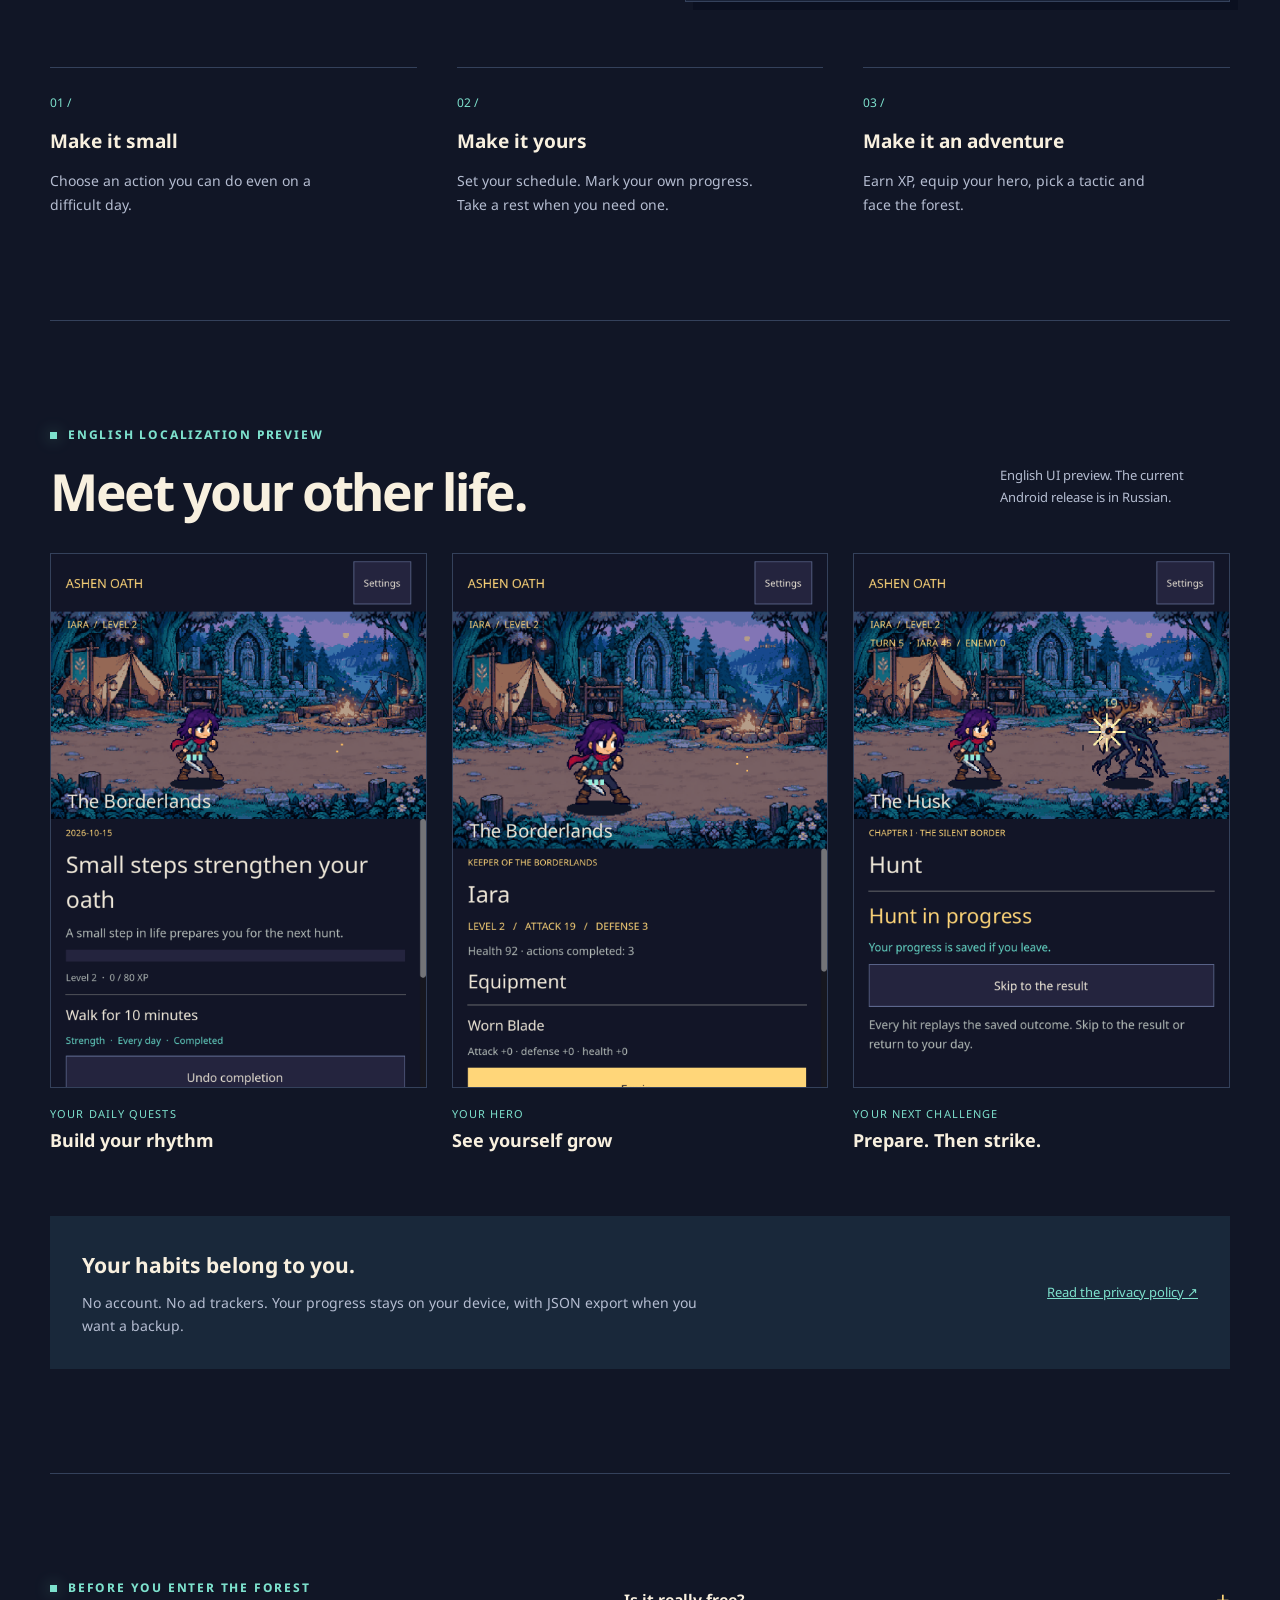
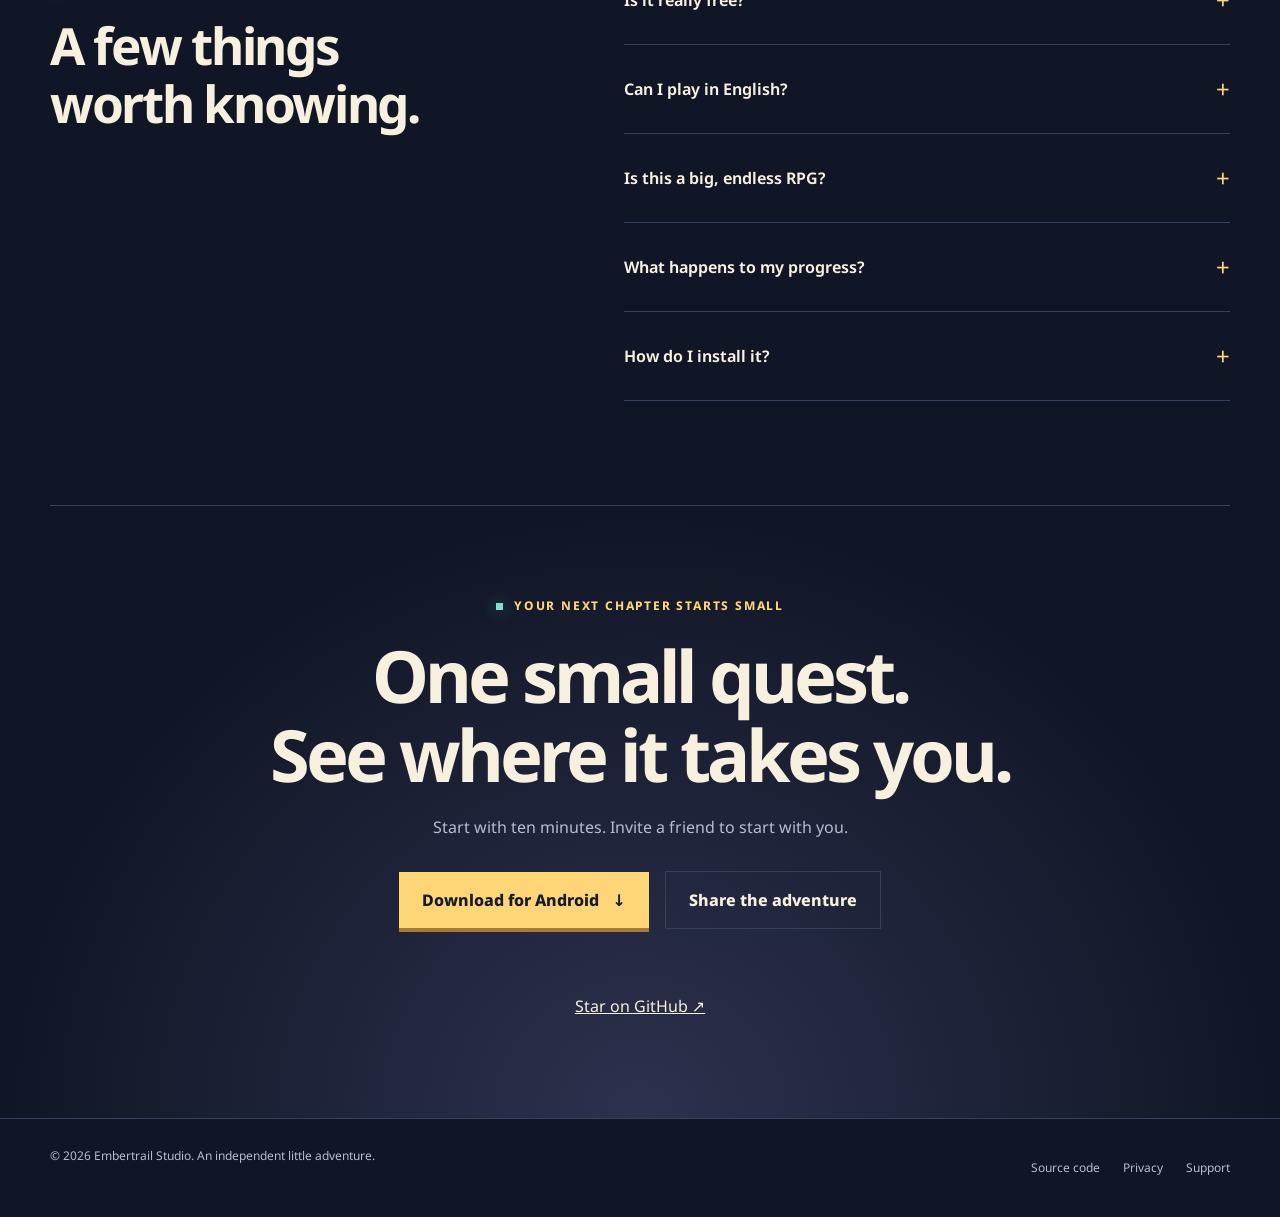
==== commit 2184de43: "Show English UI previews on EN site and Russian screenshots on RU site" ====
--- a/docs/index.html
+++ b/docs/index.html
@@ -21,10 +21,10 @@
 <button type="button" class="quest" aria-pressed="false"><span class="quest-mark" aria-hidden="true">✓</span><span><strong>Tidy one small space</strong><em>Craft</em></span><span class="xp">+20 XP</span></button>
 <div class="progress-top"><span>PREPARATION</span><strong id="xp-value" aria-live="polite">0 / 60 XP</strong></div><div class="xp-bar" role="progressbar" aria-label="Preparation" aria-valuemin="0" aria-valuemax="60" aria-valuenow="0"><div class="xp-fill"></div></div><p class="demo-note">Interactive preview only. No data is stored or sent.</p></div></div>
 <div class="steps"><div><span class="step-number">01 /</span><h3>Make it small</h3><p>Choose an action you can do even on a difficult day.</p></div><div><span class="step-number">02 /</span><h3>Make it yours</h3><p>Set your schedule. Mark your own progress. Take a rest when you need one.</p></div><div><span class="step-number">03 /</span><h3>Make it an adventure</h3><p>Earn XP, equip your hero, pick a tactic and face the forest.</p></div></div></section>
-<section class="section" id="screens"><div class="gallery-head" lang="ru"><div><div class="eyebrow">НАСТОЯЩИЕ СКРИНШОТЫ ИГРЫ</div><h2>Твои дела — её приключение.</h2></div><p>Русский интерфейс: привычки, развитие героини и охота на существ.</p></div><div class="screens" lang="ru">
-<button class="screen" data-image="site-assets/screen-habits.png" aria-label="Привычки на каждый день"><figure><img src="site-assets/screen-habits.png" width="1080" height="1920" loading="lazy" alt="Планировщик привычек с русским интерфейсом"></figure><small>ПРИВЫЧКИ НА КАЖДЫЙ ДЕНЬ</small><b>Маленькие шаги — реальный прогресс</b></button>
-<button class="screen" data-image="site-assets/screen-hero.png" aria-label="Иара и её снаряжение"><figure><img src="site-assets/screen-hero.png" width="1080" height="1920" loading="lazy" alt="Иара, уровень героя и снаряжение на русском"></figure><small>ГЕРОЙ И СНАРЯЖЕНИЕ</small><b>Развивай Иару</b></button>
-<button class="screen" data-image="site-assets/screen-battle.png" aria-label="Охота на существ"><figure><img src="site-assets/screen-battle.png" width="1080" height="1920" loading="lazy" alt="Охота на Пустотника с русским интерфейсом"></figure><small>ОХОТА НА СУЩЕСТВ</small><b>Готовься и побеждай</b></button></div>
+<section class="section" id="screens"><div class="gallery-head" lang="en"><div><div class="eyebrow">ENGLISH LOCALIZATION PREVIEW</div><h2>Meet your other life.</h2></div><p>English UI preview. The current Android release is in Russian.</p></div><div class="screens" lang="en">
+<button class="screen" data-image="site-assets/screen-habits-en.png" aria-label="Daily quests"><figure><img src="site-assets/screen-habits-en.png" width="1080" height="1920" loading="lazy" alt="English preview of the habit planner"></figure><small>YOUR DAILY QUESTS</small><b>Build your rhythm</b></button>
+<button class="screen" data-image="site-assets/screen-hero-en.png" aria-label="Your hero"><figure><img src="site-assets/screen-hero-en.png" width="1080" height="1920" loading="lazy" alt="English preview of Iara and her equipment"></figure><small>YOUR HERO</small><b>See yourself grow</b></button>
+<button class="screen" data-image="site-assets/screen-battle-en.png" aria-label="Battle"><figure><img src="site-assets/screen-battle-en.png" width="1080" height="1920" loading="lazy" alt="English preview of the forest battle"></figure><small>YOUR NEXT CHALLENGE</small><b>Prepare. Then strike.</b></button></div>
 <div class="privacy-strip"><div><h3>Your habits belong to you.</h3><p>No account. No ad trackers. Your progress stays on your device, with JSON export when you want a backup.</p></div><a href="rustore/privacy-policy.html">Read the privacy policy ↗</a></div></section>
 <section class="section faq-grid" id="faq"><div><div class="eyebrow">BEFORE YOU ENTER THE FOREST</div><h2>A few things<br>worth knowing.</h2></div><div>
 <details><summary>Is it really free?</summary><p>Yes. This build has no ads, subscriptions or in-app purchases.</p></details>
